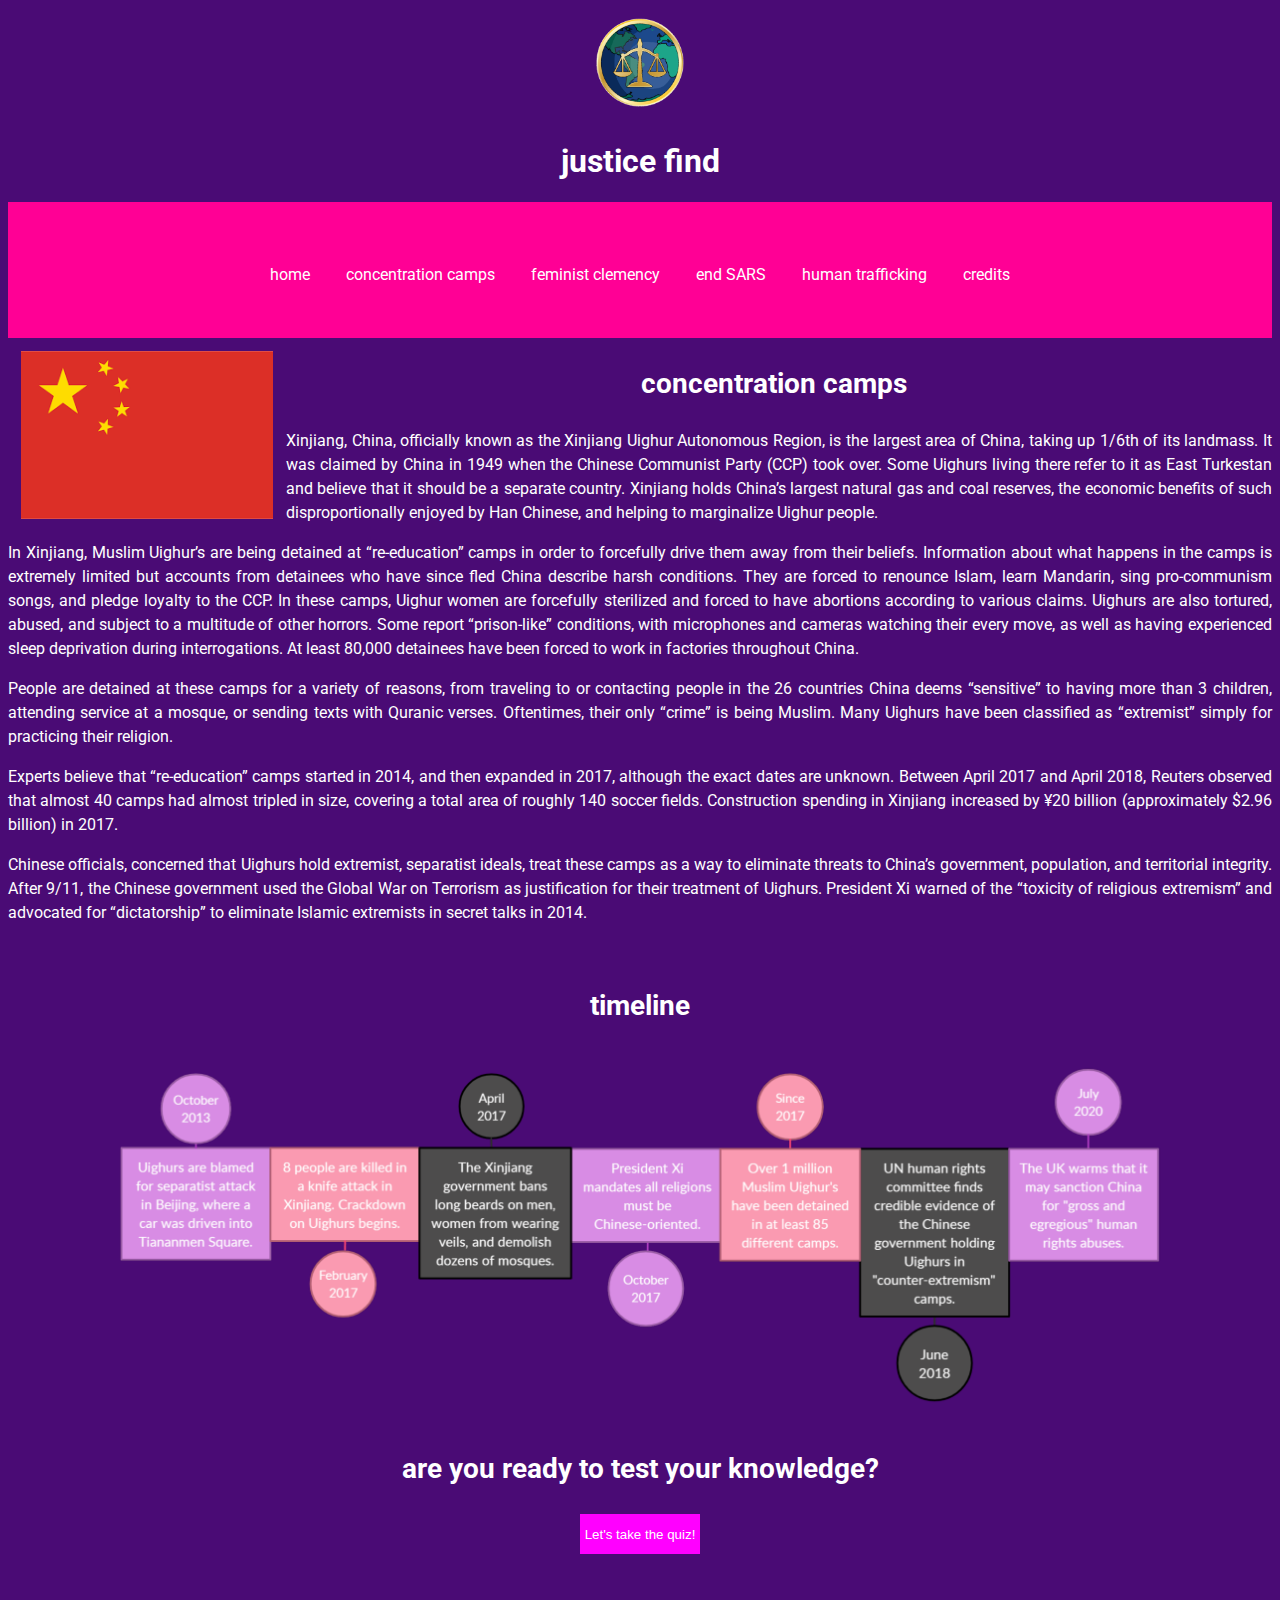
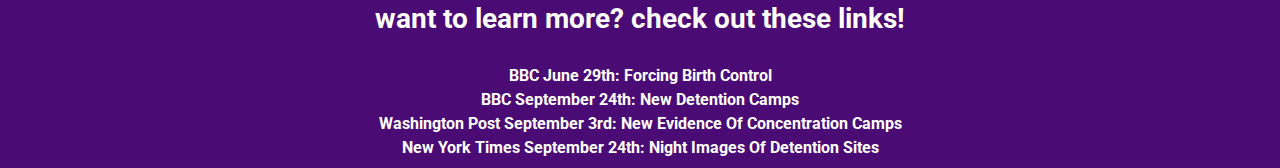
==== camps.html @ 7f66c3ed "Initial commit" ====
<!DOCTYPE html>
<html>
  <head>
    <meta charset="utf-8">
    <meta name="viewport" content="width=device-width">
    <title>Justice Find</title>
    <link href="style.css" rel="stylesheet" type="text/css" />
    <link href="https://fonts.googleapis.com/css2?family=Roboto:wght@300&display=swap" rel="stylesheet"
  </head>
  <body>
    <script src="script.js"></script>
    <a href="index.html"><img id="logo" src="/pictures/FinalLogo.png"></a>
    <h1 id="title">Justice Find</h1>
    <div class="topnav">
      <a href="index.html">Home</a>
      <a href="camps.html">Concentration Camps</a>
      <a href="feminist.html">Feminist Clemency</a>
      <a href="sars.html" style="text-transform: initial;">end SARS</a>
      <a href="trafficking.html">Human Trafficking</a>
      <a href="credits.html">Credits</a>
    </div>
    <img class="flags" src="/pictures/ChinaFlag.png">
    <h3>Concentration Camps</h3>
    <!--This is where the summaries go -->
    <p>Xinjiang, China, officially known as the Xinjiang Uighur Autonomous Region, is the largest area of China, taking up 1/6th of its landmass. It was claimed by China in 1949 when the Chinese Communist Party (CCP) took over. Some Uighurs living there refer to it as East Turkestan and believe that it should be a separate country. Xinjiang holds China’s largest natural gas and coal reserves, the economic benefits of such disproportionally enjoyed by Han Chinese, and helping to marginalize Uighur people. </p>
    <p>In Xinjiang, Muslim Uighur’s are being detained at “re-education” camps in order to forcefully drive them away from their beliefs. Information about what happens in the camps is extremely limited but accounts from detainees who have since fled China describe harsh conditions. They are forced to renounce Islam, learn Mandarin, sing pro-communism songs, and pledge loyalty to the CCP. In these camps, Uighur women are forcefully sterilized and forced to have abortions according to various claims. Uighurs are also tortured, abused, and subject to a multitude of other horrors. Some report “prison-like” conditions, with microphones and cameras watching their every move, as well as having experienced sleep deprivation during interrogations. At least 80,000 detainees have been forced to work in factories throughout China.</p>
    <p>People are detained at these camps for a variety of reasons, from traveling to or contacting people in the 26 countries China deems “sensitive” to having more than 3 children, attending service at a mosque, or sending texts with Quranic verses. Oftentimes, their only “crime” is being Muslim. Many Uighurs have been classified as “extremist” simply for practicing their religion.</p>
    <p>Experts believe that “re-education” camps started in 2014, and then expanded in 2017, although the exact dates are unknown. Between April 2017 and April 2018, Reuters observed that almost 40 camps had almost tripled in size, covering a total area of roughly 140 soccer fields. Construction spending in Xinjiang increased by ¥20 billion (approximately $2.96 billion) in 2017.</p>
    <p>Chinese officials, concerned that Uighurs hold extremist, separatist ideals, treat these camps as a way to eliminate threats to China’s government, population, and territorial integrity. After 9/11, the Chinese government used the Global War on Terrorism as justification for their treatment of Uighurs. President Xi warned of the “toxicity of religious extremism” and advocated for “dictatorship” to eliminate Islamic extremists in secret talks in 2014.</p>
    <br>
    <h3>Timeline</h3>
    <img style="text-align: center; width: 85%;"src="/pictures/camptimeline2.png">
    <br>
    <h3>Are you ready to test your knowledge?</h3>
    <button id="camps"><a href="campsquiz.html?res=result.innerHTML">Let's take the quiz!</a></button>
    <br>
    <br>
    <h3>Want to learn more? Check out these links!</h3>
    <a href="https://www.bbc.com/news/world-asia-china-53220713" class="resources">BBC June 29th: Forcing Birth Control</a>
    <br>
    <a href="https://www.bbc.com/news/world-asia-china-54277430" class="resources">BBC September 24th: New Detention Camps</a>
    <br>
    <a href="https://www.washingtonpost.com/opinions/global-opinions/new-evidence-of-chinas-concentration-camps-shows-its-hardening-resolve-to-wipe-out-the-uighurs/2020/09/03/aeeb71b4-ebb2-11ea-99a1-71343d03bc29_story.html" class="resources">Washington Post September 3rd: New Evidence of Concentration Camps</a>
    <br>
    <a href="https://www.nytimes.com/2020/09/24/world/asia/china-muslims-xinjiang-detention.html" class="resources">New York Times September 24th: Night Images of Detention Sites</a>
  </body>
</html>
---- style.css ----
.topnav
{
  padding: 5%;
  background-color: #FF0095;
  text-align: center;
  vertical-align: center;
  height: 10px;
  text-transform: lowercase;
}
.topnav a
{
  text-decoration: bold;
  text-align: center;
  padding: .25rem 1rem;
  color: white;
}
.topnav a:hover
{
  background-color: #ffa6d3;
  color: black;
  text-decoration: bold;
}
#logo
{
  float: center;
  width: 7%;
  padding: 10px;
}
body
{
  background-color: #4A0B75;
  color: white;
  font-family: "Roboto";
  text-transform: lowercase;
  text-align: center;
}
#globe
{
  width: 50%;
  text-align: center;
  padding: 12.5%;
}
.frontPage
{
  text-align: center;
}
.flags
{
  padding: 1%;
  width: 20%;
  height: 20%;
  float: left;
  margin: 0px;
}
h3
{
  text-align: center;
  padding: 1px 10px;
  font-size: 175%;
}
.quizButtons
{
  background-color: white;
  padding: 1%;
  color: purple;
}
p
{
  text-transform: initial;
  line-height: 150%;
  text-align: justify;
}
.credits
{
  text-align: initial;
}
button
{
  background-color: magenta;
  color: white;
  border: none;
  height: 40px;
  padding: 5px;
}
a{
  color: white;
  text-decoration: none;
}
.resources
{
  text-transform: capitalize;
  font-weight: bold;
  line-height: 150%;
  text-decoration: initial;
}
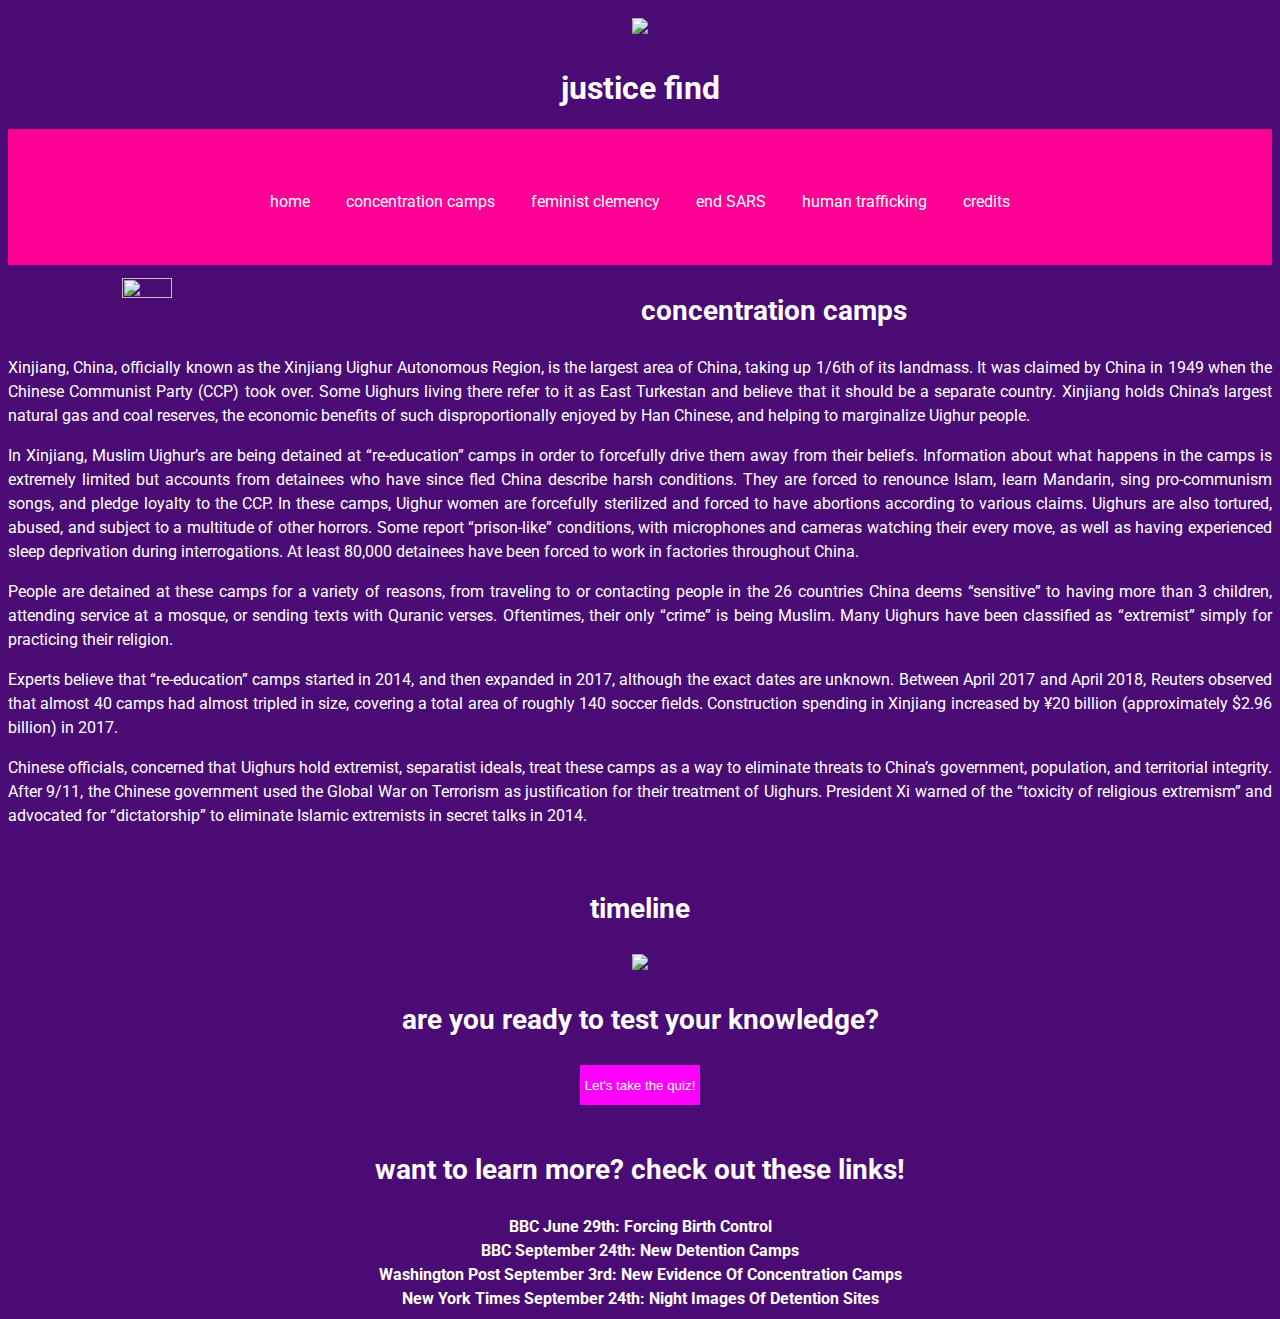
==== commit 44644518: "Update camps.html" ====
--- a/camps.html
+++ b/camps.html
@@ -9,7 +9,7 @@
   </head>
   <body>
     <script src="script.js"></script>
-    <a href="index.html"><img id="logo" src="/pictures/FinalLogo.png"></a>
+    <a href="index.html"><img id="logo" src="/Justice-Find/pictures/FinalLogo.png"></a>
     <h1 id="title">Justice Find</h1>
     <div class="topnav">
       <a href="index.html">Home</a>
@@ -19,7 +19,7 @@
       <a href="trafficking.html">Human Trafficking</a>
       <a href="credits.html">Credits</a>
     </div>
-    <img class="flags" src="/pictures/ChinaFlag.png">
+    <img class="flags" src="/Justice-Find/pictures/ChinaFlag.png">
     <h3>Concentration Camps</h3>
     <!--This is where the summaries go -->
     <p>Xinjiang, China, officially known as the Xinjiang Uighur Autonomous Region, is the largest area of China, taking up 1/6th of its landmass. It was claimed by China in 1949 when the Chinese Communist Party (CCP) took over. Some Uighurs living there refer to it as East Turkestan and believe that it should be a separate country. Xinjiang holds China’s largest natural gas and coal reserves, the economic benefits of such disproportionally enjoyed by Han Chinese, and helping to marginalize Uighur people. </p>
@@ -29,7 +29,7 @@
     <p>Chinese officials, concerned that Uighurs hold extremist, separatist ideals, treat these camps as a way to eliminate threats to China’s government, population, and territorial integrity. After 9/11, the Chinese government used the Global War on Terrorism as justification for their treatment of Uighurs. President Xi warned of the “toxicity of religious extremism” and advocated for “dictatorship” to eliminate Islamic extremists in secret talks in 2014.</p>
     <br>
     <h3>Timeline</h3>
-    <img style="text-align: center; width: 85%;"src="/pictures/camptimeline2.png">
+    <img style="text-align: center; width: 85%;"src="/Justice-Find/pictures/camptimeline2.png">
     <br>
     <h3>Are you ready to test your knowledge?</h3>
     <button id="camps"><a href="campsquiz.html?res=result.innerHTML">Let's take the quiz!</a></button>
@@ -44,4 +44,4 @@
     <br>
     <a href="https://www.nytimes.com/2020/09/24/world/asia/china-muslims-xinjiang-detention.html" class="resources">New York Times September 24th: Night Images of Detention Sites</a>
   </body>
-</html>+</html>
